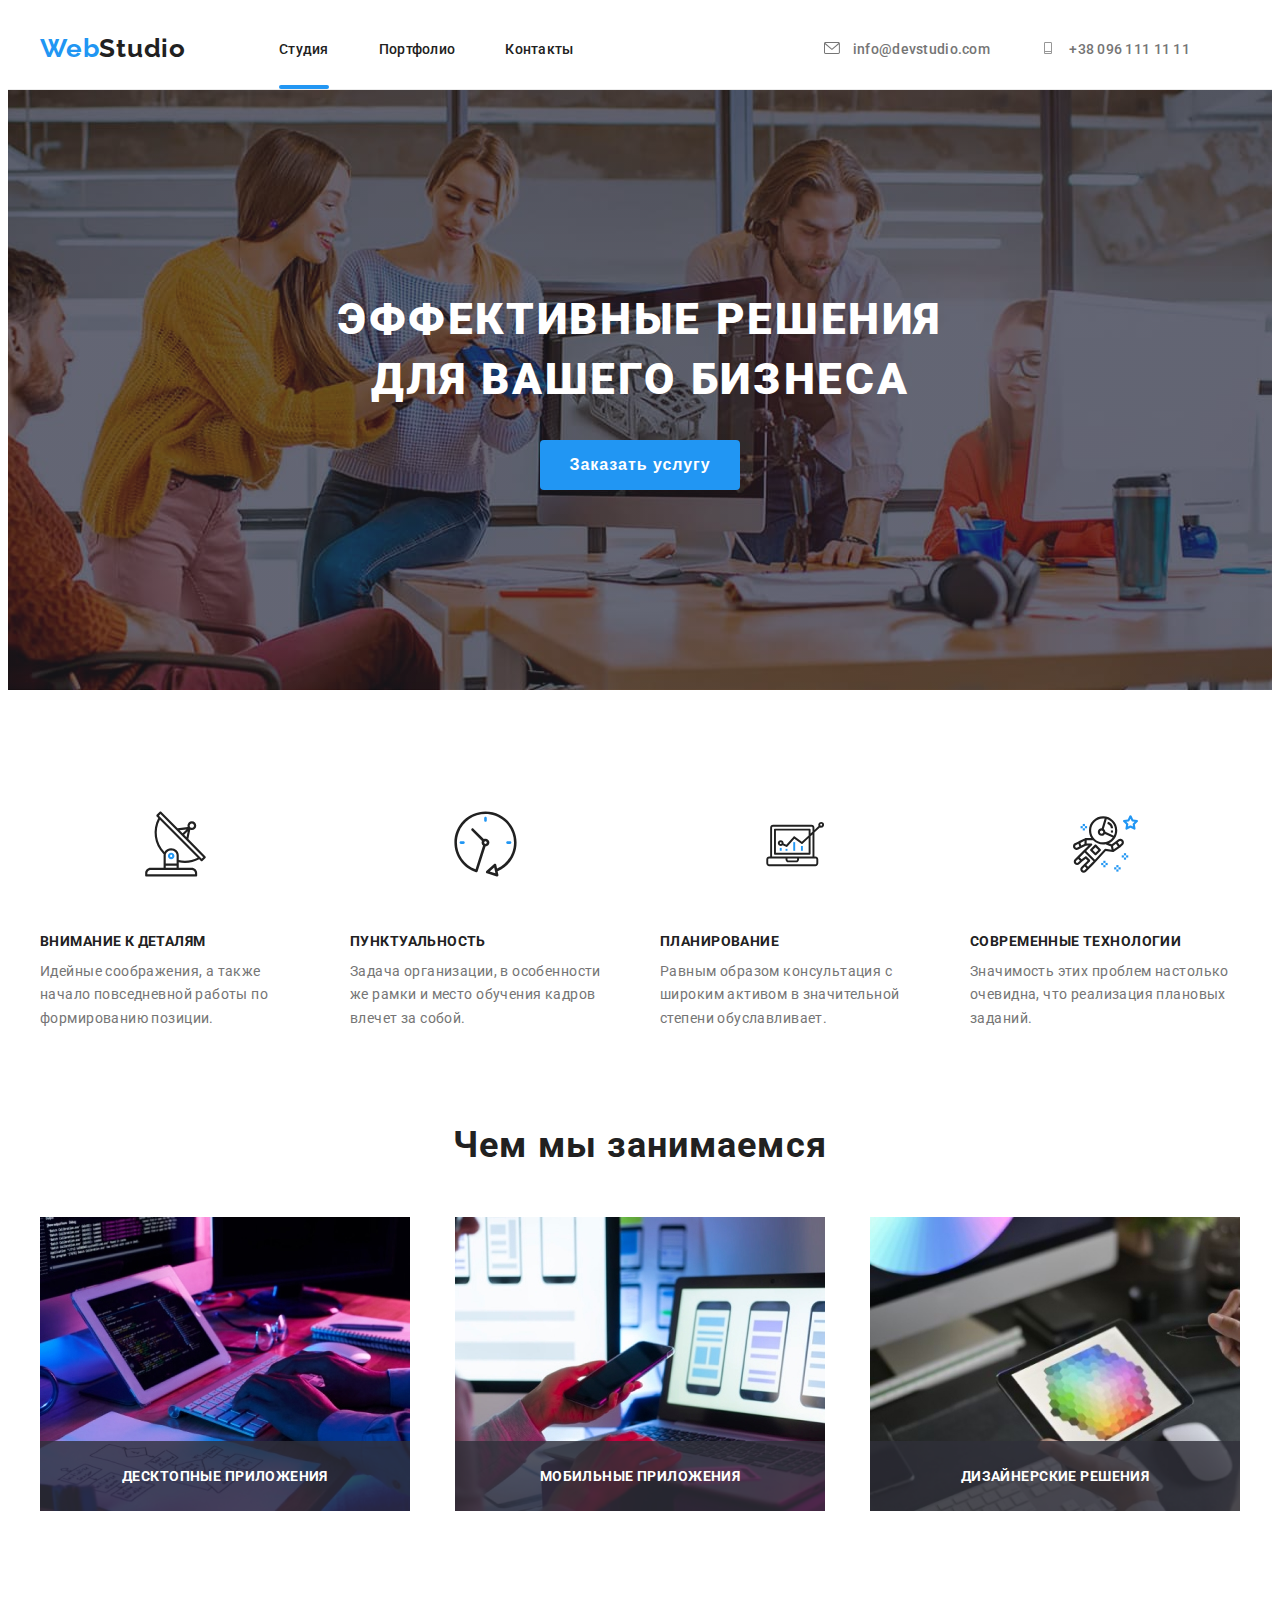
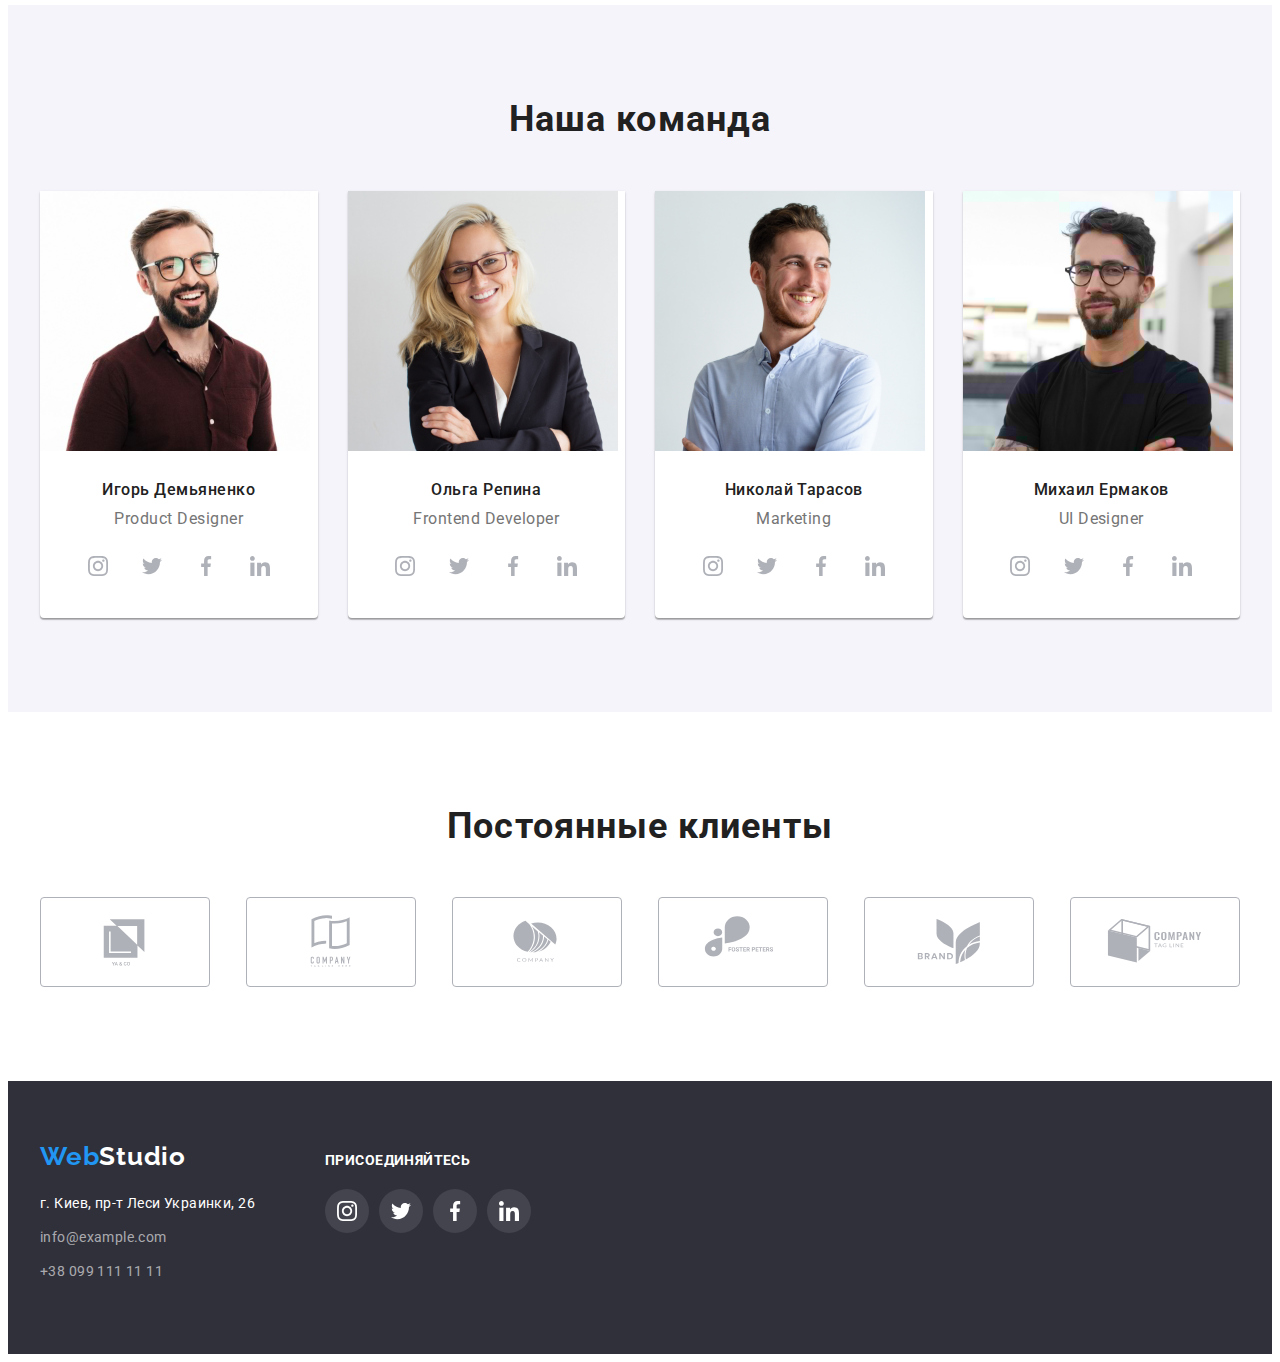
==== index.html @ e82898e9 "Начало 6 работы" ====
<!DOCTYPE html>
<html lang="ru">
  <head>
    <meta charset="UTF-8" />
    <meta http-equiv="X-UA-Compatible" content="IE=edge" />
    <meta name="viewport" content="width=device-width, initial-scale=1.0" />
    <title>WebStudio</title>
    <link rel="preconnect" href="https://fonts.googleapis.com" />
    <link rel="preconnect" href="https://fonts.gstatic.com" crossorigin />
    <link
      href="https://fonts.googleapis.com/css2?family=Raleway:wght@700&family=Roboto:wght@400;500;700;900&display=swap"
      rel="stylesheet"
    />
    <link
      rel="stylesheet"
      href="https://cdnjs.cloudflare.com/ajax/libs/modern-normalize/1.1.0/modern-normalize.min.css"
      integrity="sha512-wpPYUAdjBVSE4KJnH1VR1HeZfpl1ub8YT/NKx4PuQ5NmX2tKuGu6U/JRp5y+Y8XG2tV+wKQpNHVUX03MfMFn9Q=="
      crossorigin="anonymous"
      referrerpolicy="no-referrer"
    />
    <link
      rel="stylesheet"
      href="https://cdnjs.cloudflare.com/ajax/libs/animate.css/4.1.1/animate.min.css"
    />
    <link rel="stylesheet" href="./css/style.css" />
  </head>

  <body>
    <!-- Header content -->
    <header class="header">
      <!-- Main nav -->
      <div class="container header-container">
        <nav class="header-nav">
          <a class="link logo logo-black" href="./index.html"
            ><span class="logo-span">Web</span>Studio</a
          >

          <ul class="list header-list">
            <li class="header-item">
              <a class="link header-link current-link" href="./index.html">Студия</a>
            </li>
            <li class="header-item">
              <a class="link header-link" href="./portfolio.html">Портфолио</a>
            </li>
            <li class="header-item">
              <a class="link header-link" href="">Контакты</a>
            </li>
          </ul>
        </nav>

        <!-- Contacts -->
        <ul class="list header-contacts-list">
          <li class="header-item">
            <a class="link header-contacts-link" href="mailto:info@devstudio.com">
              <svg class="header-contacts-icon">
                <use href="./images/icons.svg#icon-mail"></use>
              </svg>
              info@devstudio.com</a
            >
          </li>
          <li class="header-item">
            <a class="link header-contacts-link" href="tel:+380961111111">
              <svg class="header-contacts-icon">
                <use href="./images/icons.svg#icon-mobile"></use>
              </svg>
              +38 096 111 11 11</a
            >
          </li>
        </ul>
      </div>
    </header>

    <!-- Main content -->
    <main>
      <!-- Title -->
      <section class="hero">
        <div class="container hero-container">
          <h1 class="hero-title">Эффективные решения для вашего бизнеса</h1>
          <button class="hero-button" data-modal-open>Заказать услугу</button>
        </div>
      </section>

      <!-- Features  -->
      <section class="features section">
        <div class="container">
          <ul class="list features-list">
            <li class="features-item">
              <div class="features-icon-container">
                <svg class="features-icon"><use href="./images/icons.svg#icon-antenna"></use></svg>
              </div>
              <h3 class="features-title">Внимание к деталям</h3>
              <p class="features-text">
                Идейные соображения, а также начало повседневной работы по формированию позиции.
              </p>
            </li>
            <li class="features-item">
              <div class="features-icon-container">
                <svg class="features-icon"><use href="./images/icons.svg#icon-clock"></use></svg>
              </div>
              <h3 class="features-title">Пунктуальность</h3>
              <p class="features-text">
                Задача организации, в особенности же рамки и место обучения кадров влечет за собой.
              </p>
            </li>
            <li class="features-item">
              <div class="features-icon-container">
                <svg class="features-icon"><use href="./images/icons.svg#icon-diagram"></use></svg>
              </div>
              <h3 class="features-title">Планирование</h3>
              <p class="features-text">
                Равным образом консультация с широким активом в значительной степени обуславливает.
              </p>
            </li>
            <li class="features-item">
              <div class="features-icon-container">
                <svg class="features-icon">
                  <use href="./images/icons.svg#icon-astronaut"></use>
                </svg>
              </div>
              <h3 class="features-title">Современные технологии</h3>
              <p class="features-text">
                Значимость этих проблем настолько очевидна, что реализация плановых заданий.
              </p>
            </li>
          </ul>
        </div>
      </section>

      <!-- Field of activity -->
      <section class="activity section">
        <div class="container activity-container">
          <h2 class="sub-title">Чем мы занимаемся</h2>
          <ul class="list activity-list">
            <li class="activity-item">
              <img src="./images/main-page/box1.jpg" alt="Планшет с клавиатурой" width="370" />
              <div class="activity-container-text">
                <p class="activity-text">Десктопные приложения</p>
              </div>
            </li>
            <li class="activity-item">
              <img src="./images/main-page/box2.jpg" alt="Смартфон с ноутбуком" width="370" />
              <div class="activity-container-text">
                <p class="activity-text">Мобильные приложения</p>
              </div>
            </li>
            <li class="activity-item">
              <img src="./images/main-page/box3.jpg" alt="Планшет" width="370" />
              <div class="activity-container-text">
                <p class="activity-text">Дизайнерские решения</p>
              </div>
            </li>
          </ul>
        </div>
      </section>

      <!-- Our team-->
      <section class="team section">
        <div class="container">
          <h2 class="sub-title">Наша команда</h2>
          <ul class="list team-list">
            <li class="team-item">
              <img
                src="./images/main-page/person1.jpg"
                alt="Парень в красной рубашке"
                width="270"
              />
              <div class="team-title-container">
                <h3 class="team-title">Игорь Демьяненко</h3>
                <p class="team-text">Product Designer</p>
                <ul class="list team-social">
                  <li class="team-social-item">
                    <a href="https://www.instagram.com" class="team-social-link"
                      ><svg class="team-social-icon">
                        <use href="./images/icons.svg#icon-instagram"></use>
                      </svg>
                    </a>
                  </li>
                  <li class="team-social-item">
                    <a href="https://twitter.com" class="team-social-link"
                      ><svg class="team-social-icon">
                        <use href="./images/icons.svg#icon-twitter"></use>
                      </svg>
                    </a>
                  </li>
                  <li class="team-social-item">
                    <a href="https://www.facebook.com/" class="team-social-link"
                      ><svg class="team-social-icon">
                        <use href="./images/icons.svg#icon-facebook"></use>
                      </svg>
                    </a>
                  </li>
                  <li class="team-social-item">
                    <a href="https://www.linkedin.com/" class="team-social-link"
                      ><svg class="team-social-icon">
                        <use href="./images/icons.svg#icon-linkedin"></use>
                      </svg>
                    </a>
                  </li>
                </ul>
              </div>
            </li>
            <li class="team-item">
              <img
                src="./images/main-page/person2.jpg"
                alt="Девушка в черном пиджаке"
                width="270"
              />
              <div class="team-title-container">
                <h3 class="team-title">Ольга Репина</h3>
                <p class="team-text">Frontend Developer</p>
                <ul class="list team-social">
                  <li class="team-social-item">
                    <a href="https://www.instagram.com" class="team-social-link"
                      ><svg class="team-social-icon">
                        <use href="./images/icons.svg#icon-instagram"></use>
                      </svg>
                    </a>
                  </li>
                  <li class="team-social-item">
                    <a href="https://twitter.com" class="team-social-link"
                      ><svg class="team-social-icon">
                        <use href="./images/icons.svg#icon-twitter"></use>
                      </svg>
                    </a>
                  </li>
                  <li class="team-social-item">
                    <a href="https://www.facebook.com/" class="team-social-link"
                      ><svg class="team-social-icon">
                        <use href="./images/icons.svg#icon-facebook"></use>
                      </svg>
                    </a>
                  </li>
                  <li class="team-social-item">
                    <a href="https://www.linkedin.com/" class="team-social-link"
                      ><svg class="team-social-icon">
                        <use href="./images/icons.svg#icon-linkedin"></use>
                      </svg>
                    </a>
                  </li>
                </ul>
              </div>
            </li>
            <li class="team-item">
              <img
                src="./images/main-page/person3.jpg"
                alt="Парень в светлой рубашке"
                width="270"
              />
              <div class="team-title-container">
                <h3 class="team-title">Николай Тарасов</h3>
                <p class="team-text">Marketing</p>
                <ul class="list team-social">
                  <li class="team-social-item">
                    <a href="https://www.instagram.com" class="team-social-link"
                      ><svg class="team-social-icon">
                        <use href="./images/icons.svg#icon-instagram"></use>
                      </svg>
                    </a>
                  </li>
                  <li class="team-social-item">
                    <a href="https://twitter.com" class="team-social-link"
                      ><svg class="team-social-icon">
                        <use href="./images/icons.svg#icon-twitter"></use>
                      </svg>
                    </a>
                  </li>
                  <li class="team-social-item">
                    <a href="https://www.facebook.com/" class="team-social-link"
                      ><svg class="team-social-icon">
                        <use href="./images/icons.svg#icon-facebook"></use>
                      </svg>
                    </a>
                  </li>
                  <li class="team-social-item">
                    <a href="https://www.linkedin.com/" class="team-social-link"
                      ><svg class="team-social-icon">
                        <use href="./images/icons.svg#icon-linkedin"></use>
                      </svg>
                    </a>
                  </li>
                </ul>
              </div>
            </li>
            <li class="team-item">
              <img
                src="./images/main-page/person4.jpg"
                alt="Парень в черной футболке"
                width="270"
              />
              <div class="team-title-container">
                <h3 class="team-title">Михаил Ермаков</h3>
                <p class="team-text">UI Designer</p>
                <ul class="list team-social">
                  <li class="team-social-item">
                    <a href="https://www.instagram.com" class="team-social-link"
                      ><svg class="team-social-icon">
                        <use href="./images/icons.svg#icon-instagram"></use>
                      </svg>
                    </a>
                  </li>
                  <li class="team-social-item">
                    <a href="https://twitter.com" class="team-social-link"
                      ><svg class="team-social-icon">
                        <use href="./images/icons.svg#icon-twitter"></use>
                      </svg>
                    </a>
                  </li>
                  <li class="team-social-item">
                    <a href="https://www.facebook.com/" class="team-social-link"
                      ><svg class="team-social-icon">
                        <use href="./images/icons.svg#icon-facebook"></use>
                      </svg>
                    </a>
                  </li>
                  <li class="team-social-item">
                    <a href="https://www.linkedin.com/" class="team-social-link"
                      ><svg class="team-social-icon">
                        <use href="./images/icons.svg#icon-linkedin"></use>
                      </svg>
                    </a>
                  </li>
                </ul>
              </div>
            </li>
          </ul>
        </div>
      </section>

      <!-- Clients -->
      <section class="clients section">
        <div class="container">
          <h2 class="sub-title">Постоянные клиенты</h2>
          <ul class="list client-list">
            <li class="client-item">
              <a href="" class="client-link"
                ><svg class="client-icon">
                  <use href="./images/icons.svg#icon-client-1"></use>
                </svg>
              </a>
            </li>
            <li class="client-item">
              <a href="" class="client-link"
                ><svg class="client-icon">
                  <use href="./images/icons.svg#icon-client-2"></use>
                </svg>
              </a>
            </li>
            <li class="client-item">
              <a href="" class="client-link"
                ><svg class="client-icon">
                  <use href="./images/icons.svg#icon-client-3"></use>
                </svg>
              </a>
            </li>
            <li class="client-item">
              <a href="" class="client-link"
                ><svg class="client-icon">
                  <use href="./images/icons.svg#icon-client-4"></use>
                </svg>
              </a>
            </li>
            <li class="client-item">
              <a href="" class="client-link"
                ><svg class="client-icon">
                  <use href="./images/icons.svg#icon-client-5"></use>
                </svg>
              </a>
            </li>
            <li class="client-item">
              <a href="" class="client-link"
                ><svg class="client-icon">
                  <use href="./images/icons.svg#icon-client-6"></use>
                </svg>
              </a>
            </li>
          </ul>
        </div>
      </section>
    </main>

    <!-- Footer content -->
    <footer class="footer footer-container">
      <div class="container footer-flex">
        <div class="address-container">
          <a class="link logo logo-white" href="./index.html"
            ><span class="logo-span">Web</span>Studio</a
          >
          <address class="footer-address">
            <ul class="list address-list">
              <li class="address-item">
                <a
                  class="link address-link"
                  href="https://goo.gl/maps/nczX3HqXWw6fcAAx9"
                  target="_blank"
                  >г. Киев, пр-т Леси Украинки, 26</a
                >
              </li>
              <li class="address-item">
                <a class="link address-link mailtel-link" href="mailto:info@example.com"
                  >info@example.com</a
                >
              </li>
              <li class="address-item">
                <a class="link address-link mailtel-link" href="tel:+380991111111"
                  >+38 099 111 11 11</a
                >
              </li>
            </ul>
          </address>
        </div>
        <div class="footer-social-container">
          <p class="footer-social-text">присоединяйтесь</p>
          <ul class="list footer-social-list">
            <li class="footer-social-item">
              <a href="https://www.instagram.com" class="footer-social-link"
                ><svg class="footer-social-icon">
                  <use href="./images/icons.svg#icon-instagram"></use>
                </svg>
              </a>
            </li>
            <li class="footer-social-item">
              <a href="https://twitter.com" class="footer-social-link"
                ><svg class="footer-social-icon">
                  <use href="./images/icons.svg#icon-twitter"></use>
                </svg>
              </a>
            </li>
            <li class="footer-social-item">
              <a href="https://www.facebook.com/" class="footer-social-link"
                ><svg class="footer-social-icon">
                  <use href="./images/icons.svg#icon-facebook"></use>
                </svg>
              </a>
            </li>
            <li class="footer-social-item">
              <a href="https://www.linkedin.com/" class="footer-social-link"
                ><svg class="footer-social-icon">
                  <use href="./images/icons.svg#icon-linkedin"></use>
                </svg>
              </a>
            </li>
          </ul>
        </div>
      </div>
    </footer>

    <div class="backdrop is-hidden" data-modal>
      <div class="modal">
        <button type="button" class="button-modal" data-modal-close>
          <svg class="icon-close">
            <use href="./images/icons.svg#icon-close"></use>
          </svg>
        </button>
        <form class="modal-form">
          <p class="modal-form-text">Оставьте свои данные, мы вам перезвоним</p>
          <ul class="list modal-form-list">
            <li class="modal-form-item">
              <label>
                Имя
                <input type="text" name="UserName" />
              </label>
            </li>
            <li class="modal-form-item">
              <label>
                Телефон
                <input type="tel" name="UserName" />
              </label>
            </li>
            <li class="modal-form-item">
              <label>
                Почта
                <input type="email" name="UserName" />
              </label>
            </li>
            <li class="modal-form-item">
              <label>
                Комментарий
                <textarea
                  name="feedback"
                  rows="5"
                  placeholder="Введите текст"
                  style="resize: none"
                ></textarea>
              </label>
            </li>
          </ul>
          <label>
            <input type="checkbox" />
            Соглашаюсь с рассылкой и принимаю Условия договора
          </label>
        </form>
      </div>
    </div>

    <script src="./js/modal.js"></script>
  </body>
</html>
---- css/style.css ----
/*-------------Common variables-------------*/
:root {
  --background-color: #2f303a;
  --logo-header-color: #000000;
  --main-title-color: #ffffff;
  --accent-text-color: #2196f3;
  --first-text-color: #212121;
  --second-text-color: #757575;
  --addres-text-color: rgba(255, 255, 255, 0.6);
  --footer-logo-color: #ffffff;
  --button-main-color: #f5f4fa;
  --icon-main-color: #afb1b8;
}

/*-------------Reset styles-------------*/
p,
h1,
h2,
h3,
h4,
h5,
h6 {
  margin: 0;
}

ul {
  margin: 0;
  padding: 0;
}

img {
  display: block;
  max-width: 100%;
}

button {
  cursor: pointer;
}

.container {
  width: 1200px;
  padding-left: 15px;
  padding-right: 15px;
  margin: 0 auto;
}

/*-------------General style-------------*/
body {
  font-family: Roboto, sans-serif;
  color: var(--first-text-color);
}

.list {
  list-style: none;
}

.link {
  text-decoration: none;
}

.section {
  padding-top: 94px;
  padding-bottom: 94px;
}

/*-------------Header content-------------*/
.header {
  padding: 25px 0 25px 0;
  border-bottom: 1px solid #ececec;
}

.header-container {
  display: flex;
  align-items: center;
}

.header-nav {
  display: flex;
  align-items: center;
}

.logo {
  font-family: Raleway;
  font-weight: 700;
  font-size: 26px;
  line-height: 1.19;
  letter-spacing: 0.03em;
}

.logo .logo-span {
  color: var(--accent-text-color);
}
.logo-black {
  color: var(--first-text-color);
  margin-right: 93px;
}

.logo-white {
  color: var(--main-title-color);
}

.header-list {
  display: flex;
}

.header-item:not(last-child) {
  margin-right: 50px;
}

.header-link {
  font-weight: 500;
  font-size: 14px;
  line-height: 1.14;
  letter-spacing: 0.02em;
  color: var(--first-text-color);
  transition: color 250ms cubic-bezier(0.4, 0, 0.2, 1);
  position: relative;
}

.header-link:hover,
.header-link:focus {
  color: var(--accent-text-color);
}

.header-link.current-link::after {
  position: absolute;
  content: '';
  width: 100%;
  height: 4px;
  background-color: var(--accent-text-color);
  left: 0;
  bottom: -32px;
  border-radius: 2px;
}

.header-contacts-list {
  display: flex;
  margin-left: auto;
}

.header-contacts-link {
  font-weight: 500;
  font-size: 14px;
  line-height: 1.14;
  letter-spacing: 0.02em;
  color: var(--second-text-color);
  transition: color 250ms cubic-bezier(0.4, 0, 0.2, 1);
}

.header-contacts-link:hover,
.header-contacts-link:focus {
  color: var(--accent-text-color);
}

.header-contacts-icon {
  width: 16px;
  height: 12px;
  fill: currentColor;
  margin-right: 10px;
}

/*----------------Main content----------------*/
/*-------------Title content-------------*/
.hero {
  background-color: var(--background-color);
  background-image: linear-gradient(rgba(47, 48, 58, 0.4), rgba(47, 48, 58, 0.4)),
    url('../images/main-page/bg-img.jpg');
  background-repeat: no-repeat;
  background-position: center;
  background-size: 1600px;
  padding: 200px 0 200px 0;
}

.hero-container {
  width: 700px;
}

.hero-title {
  font-weight: 900;
  font-size: 44px;
  line-height: 1.36;
  letter-spacing: 0.06em;
  text-transform: uppercase;
  margin-bottom: 30px;
  color: var(--main-title-color);
  text-align: center;
}

.hero-button {
  font-weight: 700;
  font-size: 16px;
  line-height: 1.875;
  letter-spacing: 0.06em;
  border: 0;
  color: var(--main-title-color);
  background: var(--accent-text-color);
  transition: box-shadow 250ms cubic-bezier(0.4, 0, 0.2, 1);
  border-radius: 4px;
  width: 200px;
  height: 50px;
  display: block;
  margin: 0 auto;
}

.hero-button:hover,
.hero-button:focus {
  box-shadow: 0px 4px 4px rgba(0, 0, 0, 0.15);
}

/*-------------Features content-------------*/
.features-list {
  display: flex;
  justify-content: space-between;
}

.features-item {
  width: 270px;
}

.features-icon-container {
  width: 270px;
  height: 120px;
  margin-bottom: 30px;
  background-color: var(--main-title-color);
  display: flex;
  justify-content: center;
  align-items: center;
}

.features-icon {
  width: 65px;
  height: 70px;
}

.features-title {
  font-weight: 700;
  font-size: 14px;
  line-height: 1.14;
  letter-spacing: 0.03em;
  text-transform: uppercase;
}

.features-text {
  font-size: 14px;
  line-height: 1.71;
  letter-spacing: 0.03em;
  color: var(--second-text-color);
  margin-top: 10px;
}

.sub-title {
  font-weight: 700;
  font-size: 36px;
  line-height: 1.16;
  letter-spacing: 0.03em;
  text-align: center;
  margin-bottom: 50px;
}

/*-------------Activity content-------------*/
.activity {
  padding-top: 0px;
}

.activity-list {
  display: flex;
  justify-content: space-between;
}

.activity-item {
  position: relative;
}

.activity-container-text {
  position: absolute;
  bottom: 0;

  display: flex;
  justify-content: center;
  align-items: center;
  width: 100%;
  height: 70px;
  background-color: rgba(47, 48, 58, 0.8);
}

.activity-text {
  font-weight: bold;
  font-size: 14px;
  line-height: 16px;
  text-align: center;
  letter-spacing: 0.03em;
  text-transform: uppercase;
  color: var(--main-title-color);
}

/*-------------Our team content-------------*/
.team {
  background: var(--button-main-color);
}

.team-list {
  display: flex;
  flex-wrap: wrap;
  margin-left: -30px;
}

.team-item {
  flex-basis: calc(100% / 4 - 30px);
  margin-left: 30px;
  background-color: #ffffff;
}

.team-title-container {
  padding-top: 30px;
  padding-bottom: 30px;
}

.team-title {
  font-weight: 500;
  font-size: 16px;
  line-height: 1.18;
  letter-spacing: 0.03em;
  text-align: center;
  margin-bottom: 10px;
}

.team-item {
  box-shadow: 0px 1px 3px rgba(0, 0, 0, 0.12), 0px 1px 1px rgba(0, 0, 0, 0.14),
    0px 2px 1px rgba(0, 0, 0, 0.2);
  border-radius: 0px 0px 4px 4px;
}

.team-text {
  font-size: 16px;
  line-height: 1.18;
  letter-spacing: 0.03em;
  text-align: center;
  color: var(--second-text-color);
  margin-bottom: 15px;
}

.team-social {
  display: flex;
  justify-content: center;
}

.team-social-item {
  width: 44px;
  height: 44px;
}

.team-social-item + .team-social-item {
  margin-left: 10px;
}

.team-social-link {
  width: 100%;
  height: 100%;
  border-radius: 50%;
  display: flex;
  justify-content: center;
  align-items: center;
  color: var(--icon-main-color);
  transition: color 250ms cubic-bezier(0.4, 0, 0.2, 1),
    background-color 250ms cubic-bezier(0.4, 0, 0.2, 1);
}

.team-social-icon {
  width: 20px;
  height: 20px;
  fill: currentColor;
}

.team-social-link:hover,
.team-social-link:focus {
  background-color: var(--accent-text-color);
  color: var(--main-title-color);
}

/*-------------Clients content-------------*/

.client-list {
  display: flex;
  justify-content: space-between;
}

.client-item {
  width: 170px;
  height: 90px;
  border: 1px solid var(--icon-main-color);
  box-sizing: border-box;
  border-radius: 4px;
  transition: border-color 250ms cubic-bezier(0.4, 0, 0.2, 1);
}

.client-link {
  width: 100%;
  height: 100%;
  display: flex;
  justify-content: center;
  align-items: center;
  color: var(--icon-main-color);
  transition: color 250ms cubic-bezier(0.4, 0, 0.2, 1);
}

.client-icon {
  width: 106px;
  height: 60px;
  fill: currentColor;
}

.client-item:hover,
.client-item:focus {
  border-color: var(--accent-text-color);
}

.client-link:focus,
.client-link:hover {
  color: var(--accent-text-color);
}
/*-------------Footer content-------------*/
.footer {
  background: var(--background-color);
}

.footer-container {
  padding-top: 60px;
  padding-bottom: 60px;
}

.footer-flex {
  display: flex;
}

.address-link {
  font-style: normal;
  font-size: 14px;
  line-height: 1.71;
  letter-spacing: 0.03em;
  color: var(--footer-logo-color);
}

.address-list {
  margin-top: 20px;
}

.address-item {
  margin-bottom: 10px;
}

.mailtel-link {
  color: var(--addres-text-color);
}

.footer-address {
  display: flex;
}

.footer-social-container {
  margin-left: 70px;
  padding-top: 12px;
}

.footer-social-list {
  display: flex;
}

.footer-social-item {
  width: 44px;
  height: 44px;
}

.footer-social-text {
  font-weight: 700;
  font-size: 14px;
  line-height: 1.14;
  letter-spacing: 0.03em;
  text-transform: uppercase;
  color: var(--main-title-color);
  margin-bottom: 20px;
}

.footer-social-link {
  background-color: #43444d;
  width: 100%;
  height: 100%;
  border-radius: 50%;
  display: flex;
  justify-content: center;
  align-items: center;
  transition: background-color 250ms cubic-bezier(0.4, 0, 0.2, 1);
}

.footer-social-link:hover,
.footer-social-link:focus {
  background-color: var(--accent-text-color);
}

.footer-social-icon {
  width: 20px;
  height: 20px;
  fill: var(--main-title-color);
}

.footer-social-item + .footer-social-item {
  margin-left: 10px;
}

/*-------------Portfolio-------------*/
/*-------------Filter content-------------*/
.filter-list {
  display: flex;
  justify-content: center;
  margin-bottom: 50px;
}

.filter-item {
  margin-right: 10px;
}

.filter-button {
  font-family: inherit;
  font-weight: 500;
  font-size: 16px;
  line-height: 1.62;
  letter-spacing: 0.03em;
  border: 0;
  border-radius: 4px;
  height: 40px;
  background: var(--button-main-color);
  padding: 6px 22px;
  transition: color 250ms cubic-bezier(0.4, 0, 0.2, 1),
    background-color 250ms cubic-bezier(0.4, 0, 0.2, 1),
    box-shadow 250ms cubic-bezier(0.4, 0, 0.2, 1),
    background-color 250ms cubic-bezier(0.4, 0, 0.2, 1);
}

.filter-button:hover,
.filter-button:focus {
  background: var(--accent-text-color);
  color: var(--main-title-color);
  box-shadow: 0px 3px 1px rgba(0, 0, 0, 0.1), 0px 1px 2px rgba(0, 0, 0, 0.08),
    0px 2px 2px rgba(0, 0, 0, 0.12);
}

.portfolio-list {
  display: flex;
  flex-wrap: wrap;
  margin-left: -30px;
  margin-bottom: -30px;
}

.portfolio-item {
  flex-basis: calc(100% / 3 - 30px);
  margin-left: 30px;
  margin-bottom: 30px;
  box-sizing: border-box;
}

.port-content {
  display: block;
  color: inherit;
  transition: box-shadow 250ms cubic-bezier(0.4, 0, 0.2, 1);
}

.port-content:hover,
.port-content:focus {
  box-shadow: 0px 1px 1px #0000001f, 0px 4px 4px rgba(0, 0, 0, 0.06),
    1px 4px 6px rgba(0, 0, 0, 0.16);
}

.port-content:hover .portfolio-container {
  transform: translateY(-100%);
}

.portfolio-img-container {
  position: relative;
  overflow: hidden;
}

.portfolio-container {
  position: absolute;

  width: 100%;
  height: 100%;

  background-color: rgba(33, 150, 243, 0.9);
  transition: transform 250ms cubic-bezier(0.4, 0, 0.2, 1);
}

.portfolio-container-text {
  font-weight: 400;
  font-size: 18px;
  line-height: 1.5;
  letter-spacing: 0.03em;
  color: var(--main-title-color);

  padding: 63px 23px;
}

.all-text {
  padding: 20px 24px;
  border: 1px solid #eeeeee;
}

.portfolio-title {
  font-weight: 700;
  font-size: 18px;
  line-height: 2;
  letter-spacing: 0.06em;
}

.portfolio-text {
  font-size: 16px;
  line-height: 1.875;
  letter-spacing: 0.03em;
  color: var(--second-text-color);
}

.backdrop {
  width: 100vw;
  height: 100vh;
  background-color: rgba(0, 0, 0, 0.2);
  position: fixed;
  top: 0;
  transition: opacity 250ms cubic-bezier(0.4, 0, 0.2, 1),
    visibility 250ms cubic-bezier(0.4, 0, 0.2, 1);
}

.modal {
  width: 528px;
  min-height: 581px;
  background-color: #ffffff;
  box-shadow: 0px 1px 3px rgba(0, 0, 0, 0.12), 0px 1px 1px rgba(0, 0, 0, 0.14),
    0px 2px 1px rgba(0, 0, 0, 0.2);
  border-radius: 4px;
  position: absolute;
  top: 50%;
  left: 50%;
  transform: scale(1) rotateX(180deg);
  transform: translate(-50%, -50%);
  transition: transform 1000ms cubic-bezier(0.4, 0, 0.2, 1);
}

.backdrop.is-hidden .modal {
  transform: scale(10) rotate(180deg);
  transition: transform 1000ms cubic-bezier(0.4, 0, 0.2, 1);
}

.button-modal {
  width: 30px;
  height: 30px;
  background-color: #ffffff;
  border: 1px solid rgba(0, 0, 0, 0.1);
  border-radius: 50%;
  position: absolute;
  right: 8px;
  top: 8px;
}

.icon-close {
  width: 18px;
  height: 18px;
  display: flex;
  justify-content: center;
  align-items: center;
  transition: fill 250ms cubic-bezier(0.4, 0, 0.2, 1);
}

.icon-close:hover,
.icon-close:focus {
  fill: var(--accent-text-color);
}

.is-hidden {
  visibility: hidden;
  opacity: 0;
  pointer-events: none;
}
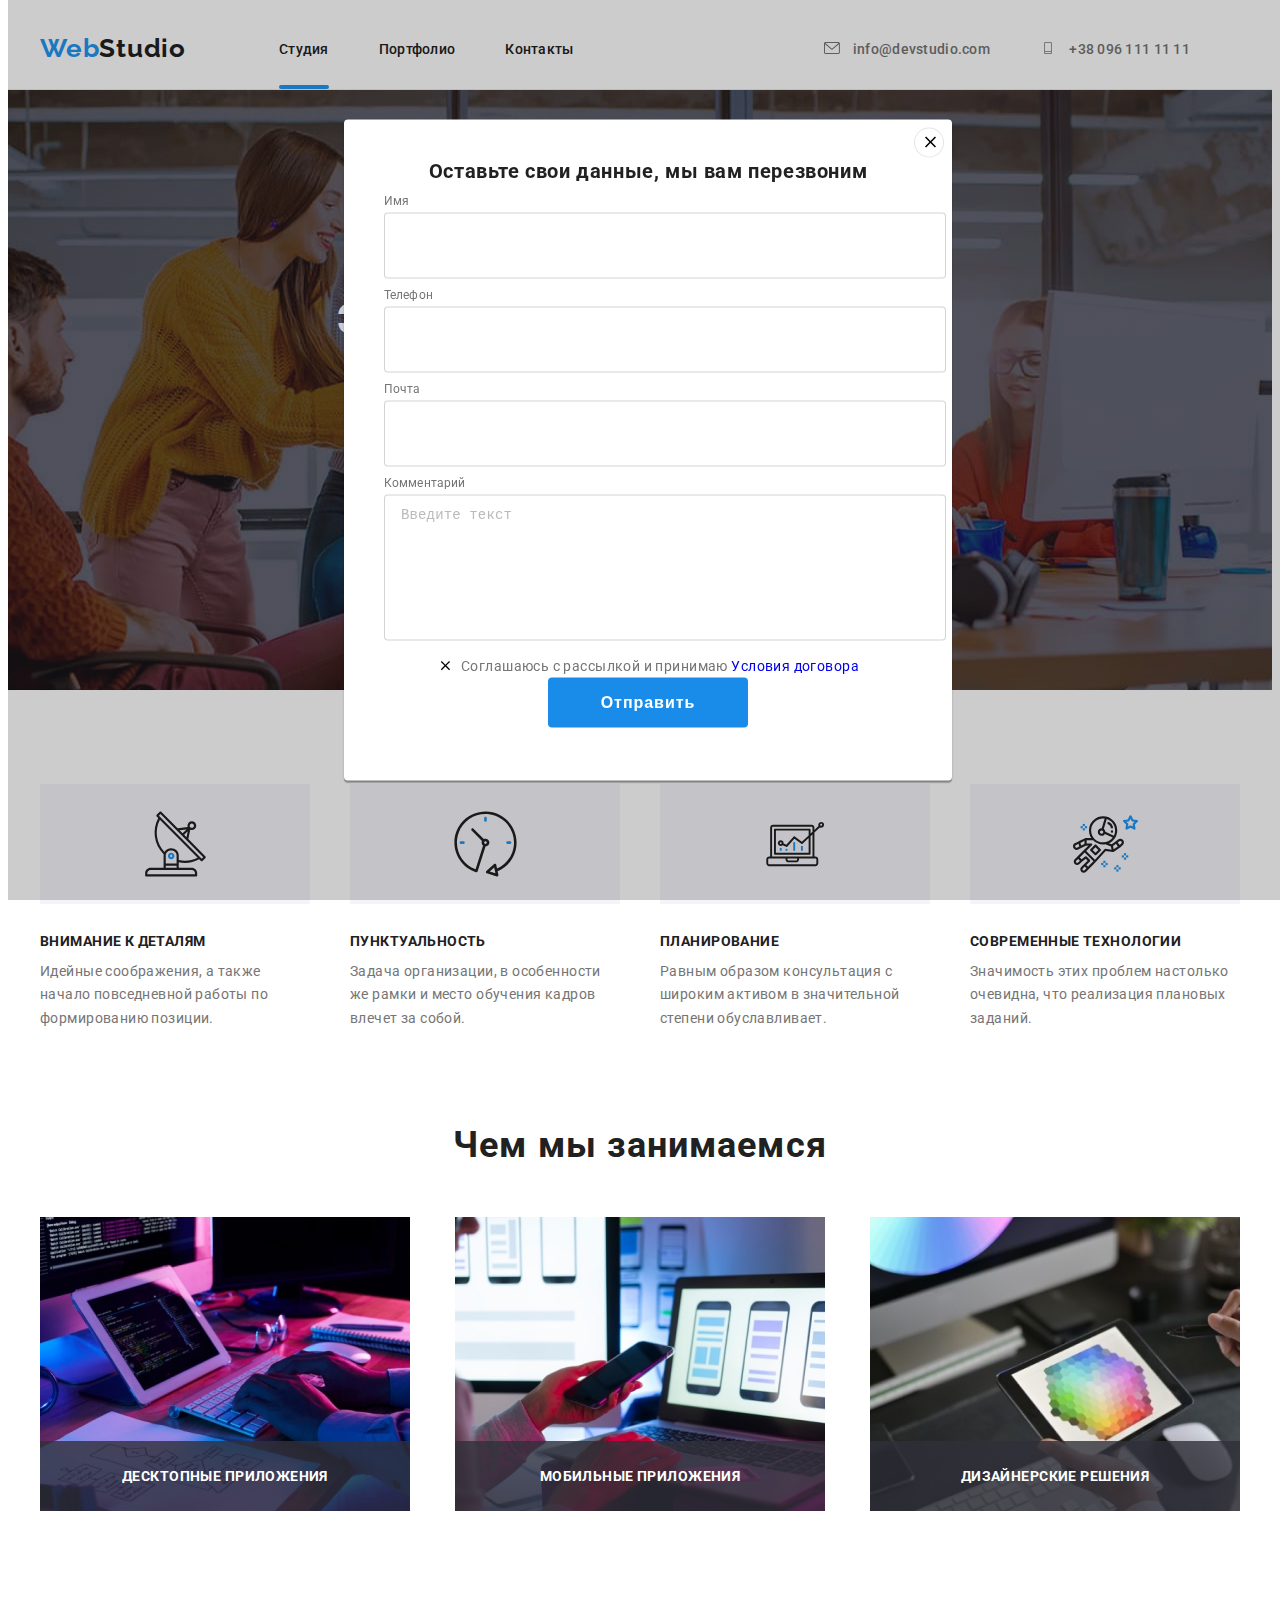
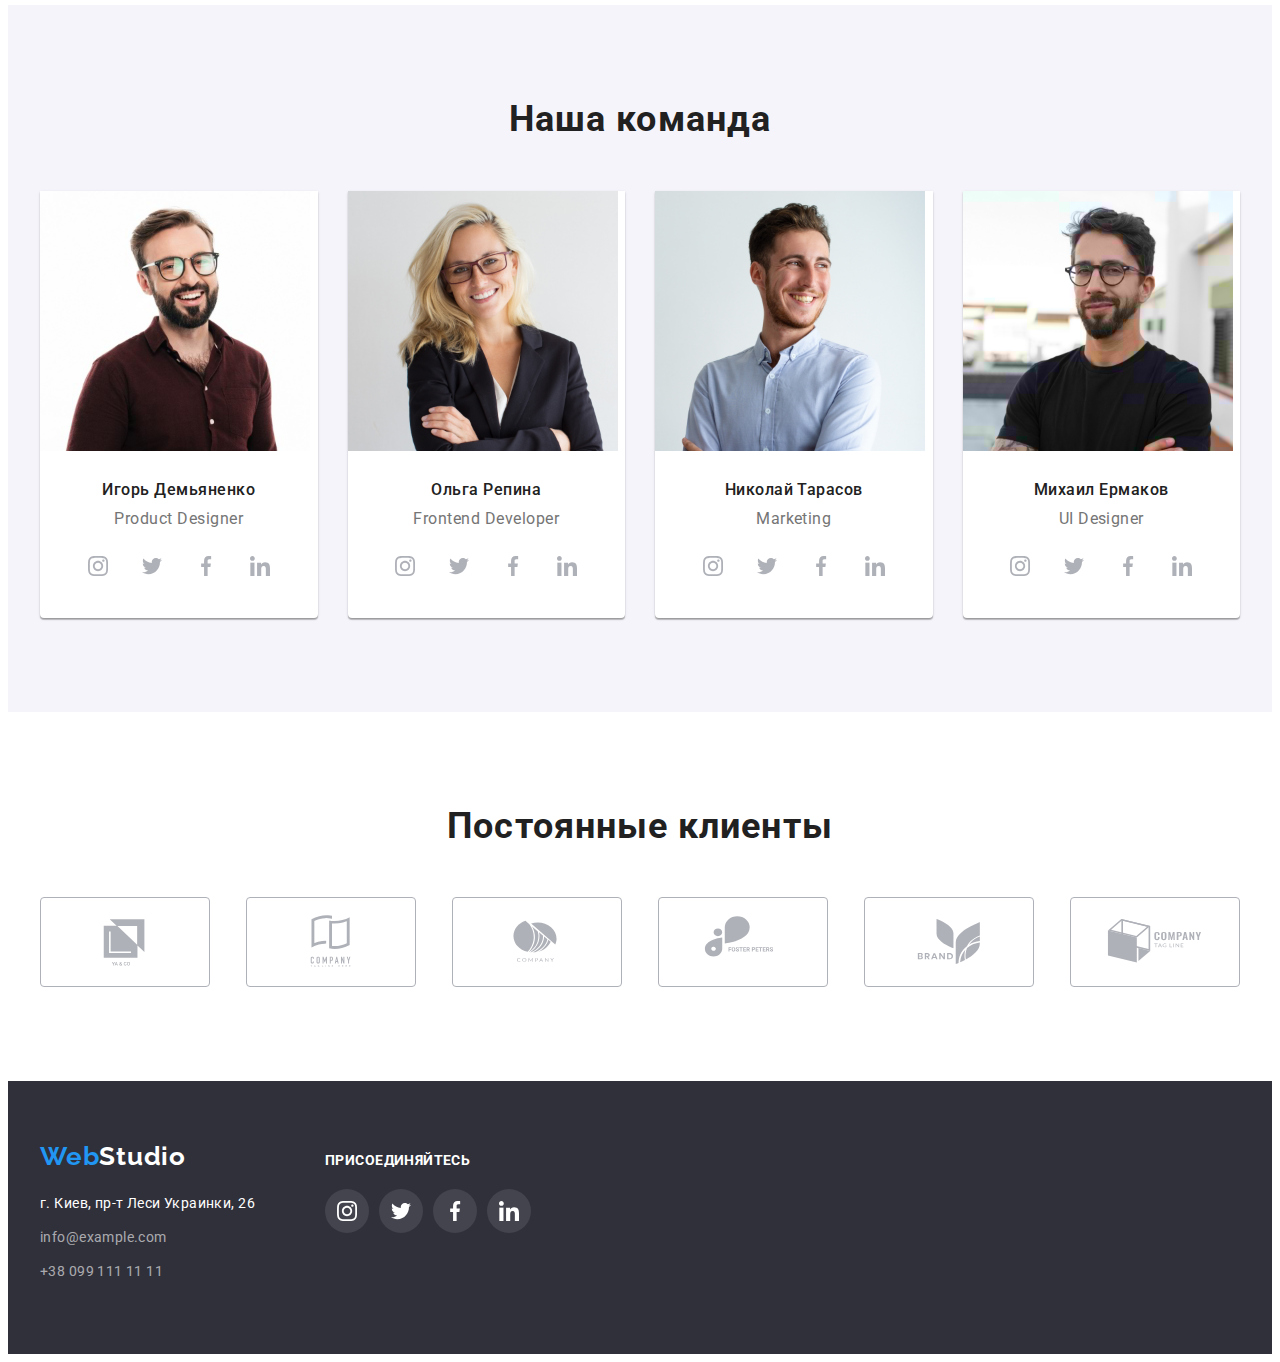
==== commit 3fca7650: "styles checkbox" ====
--- a/index.html
+++ b/index.html
@@ -444,54 +444,57 @@
       </div>
     </footer>
 
-    <div class="backdrop is-hidden" data-modal>
+    <div class="backdrop" data-modal>
       <div class="modal">
-        <button type="button" class="button-modal" data-modal-close>
+        <button type="button" class="button-close" data-modal-close>
           <svg class="icon-close">
             <use href="./images/icons.svg#icon-close"></use>
           </svg>
         </button>
-        <form class="modal-form">
-          <p class="modal-form-text">Оставьте свои данные, мы вам перезвоним</p>
-          <ul class="list modal-form-list">
-            <li class="modal-form-item">
-              <label>
-                Имя
-                <input type="text" name="UserName" />
-              </label>
-            </li>
-            <li class="modal-form-item">
-              <label>
-                Телефон
-                <input type="tel" name="UserName" />
-              </label>
-            </li>
-            <li class="modal-form-item">
-              <label>
-                Почта
-                <input type="email" name="UserName" />
-              </label>
-            </li>
-            <li class="modal-form-item">
-              <label>
-                Комментарий
-                <textarea
-                  name="feedback"
-                  rows="5"
-                  placeholder="Введите текст"
-                  style="resize: none"
-                ></textarea>
-              </label>
-            </li>
-          </ul>
-          <label>
-            <input type="checkbox" />
-            Соглашаюсь с рассылкой и принимаю Условия договора
-          </label>
+        <form action="#" class="modal-form">
+          <p class="modal-title">Оставьте свои данные, мы вам перезвоним</p>
+          <div class="modal-input-container">
+            <label class="modal-text"
+              >Имя<input type="text" name="user-name" required class="modal-input focus-input" />
+            </label>
+          </div>
+          <div class="modal-input-container">
+            <label class="modal-text"
+              >Телефон<input type="tel" name="mobile" required class="modal-input focus-input"
+            /></label>
+          </div>
+          <div class="modal-input-container">
+            <label class="modal-text"
+              >Почта<input type="email" name="email" required class="modal-input focus-input"
+            /></label>
+          </div>
+          <div class="modal-input-container">
+            <label class="modal-text">
+              Комментарий
+              <textarea
+                name="user-text"
+                placeholder="Введите текст"
+                class="modal-textarea focus-input"
+              ></textarea>
+            </label>
+          </div>
+
+          <div class="checkbox-container">
+            <svg class="icon-modal-check">
+              <use href="./images/icons.svg#icon-close"></use>
+            </svg>
+            <input type="checkbox" class="modal-checkbox" name="checkbox" id="checkbox" />
+            <label class="checkbox-text" for="checkbox"
+              >Соглашаюсь с рассылкой и принимаю
+              <a href="#" class="link">Условия договора</a></label
+            >
+          </div>
+
+          <button type="submit" class="modal-button">Отправить</button>
         </form>
       </div>
     </div>
 
-    <script src="./js/modal.js"></script>
+    <!-- <script src="./js/modal.js"></script> -->
   </body>
 </html>
--- a/css/style.css
+++ b/css/style.css
@@ -221,10 +221,10 @@
   width: 270px;
   height: 120px;
   margin-bottom: 30px;
-  background-color: var(--main-title-color);
-  display: flex;
-  justify-content: center;
-  align-items: center;
+  display: flex;
+  justify-content: center;
+  align-items: center;
+  background-color: var(--button-main-color);
 }
 
 .features-icon {
@@ -634,6 +634,7 @@
   box-shadow: 0px 1px 3px rgba(0, 0, 0, 0.12), 0px 1px 1px rgba(0, 0, 0, 0.14),
     0px 2px 1px rgba(0, 0, 0, 0.2);
   border-radius: 4px;
+  padding: 40px;
   position: absolute;
   top: 50%;
   left: 50%;
@@ -647,7 +648,7 @@
   transition: transform 1000ms cubic-bezier(0.4, 0, 0.2, 1);
 }
 
-.button-modal {
+.button-close {
   width: 30px;
   height: 30px;
   background-color: #ffffff;
@@ -677,3 +678,112 @@
   opacity: 0;
   pointer-events: none;
 }
+
+.modal-title {
+  font-weight: 700;
+  font-size: 20px;
+  line-height: 1.15;
+  text-align: center;
+  margin-bottom: 12px;
+  letter-spacing: 0.03em;
+}
+
+.modal-input-container {
+  margin-bottom: 10px;
+}
+
+.modal-input {
+  width: 100%;
+  height: 40px;
+  border: 1px solid rgba(33, 33, 33, 0.2);
+  border-radius: 4px;
+  padding: 12px 16px;
+  margin-top: 4px;
+  outline: none;
+}
+
+.focus-input:focus {
+  border-color: var(--accent-text-color);
+}
+
+.modal-text {
+  display: block;
+  font-weight: normal;
+  font-size: 12px;
+  line-height: 1.16;
+  letter-spacing: 0.01em;
+
+  color: var(--second-text-color);
+}
+
+.modal-textarea {
+  width: 100%;
+  height: 120px;
+  border: 1px solid rgba(33, 33, 33, 0.2);
+  border-radius: 4px;
+  padding: 12px 16px;
+  margin-top: 4px;
+  resize: none;
+  outline: none;
+}
+
+.modal-textarea::placeholder {
+  font-weight: 400;
+  font-size: 14px;
+  line-height: 1.14;
+  letter-spacing: 0.01em;
+
+  color: rgba(117, 117, 117, 0.5);
+}
+
+.checkbox-container {
+  display: flex;
+  justify-content: center;
+  align-items: center;
+}
+
+.icon-modal-check {
+  width: 16px;
+  height: 15px;
+  margin-right: 8px;
+}
+
+.modal-checkbox {
+  position: absolute;
+  z-index: -1;
+  opacity: 0;
+}
+
+.checkbox-text {
+  font-weight: normal;
+  font-size: 14px;
+  line-height: 1.71;
+  letter-spacing: 0.03em;
+
+  color: var(--second-text-color);
+}
+
+.modal-button {
+  display: block;
+  margin: 0 auto;
+
+  background: #188ce8;
+
+  border: 0;
+  border-radius: 4px;
+  width: 200px;
+  height: 50px;
+
+  font-weight: 700;
+  font-size: 16px;
+  line-height: 1.875;
+  letter-spacing: 0.06em;
+  color: var(--main-title-color);
+
+  transition: box-shadow 250ms cubic-bezier(0.4, 0, 0.2, 1);
+}
+
+.modal-button:hover,
+.modal-button:focus {
+  box-shadow: 0px 4px 4px rgba(0, 0, 0, 0.15);
+}
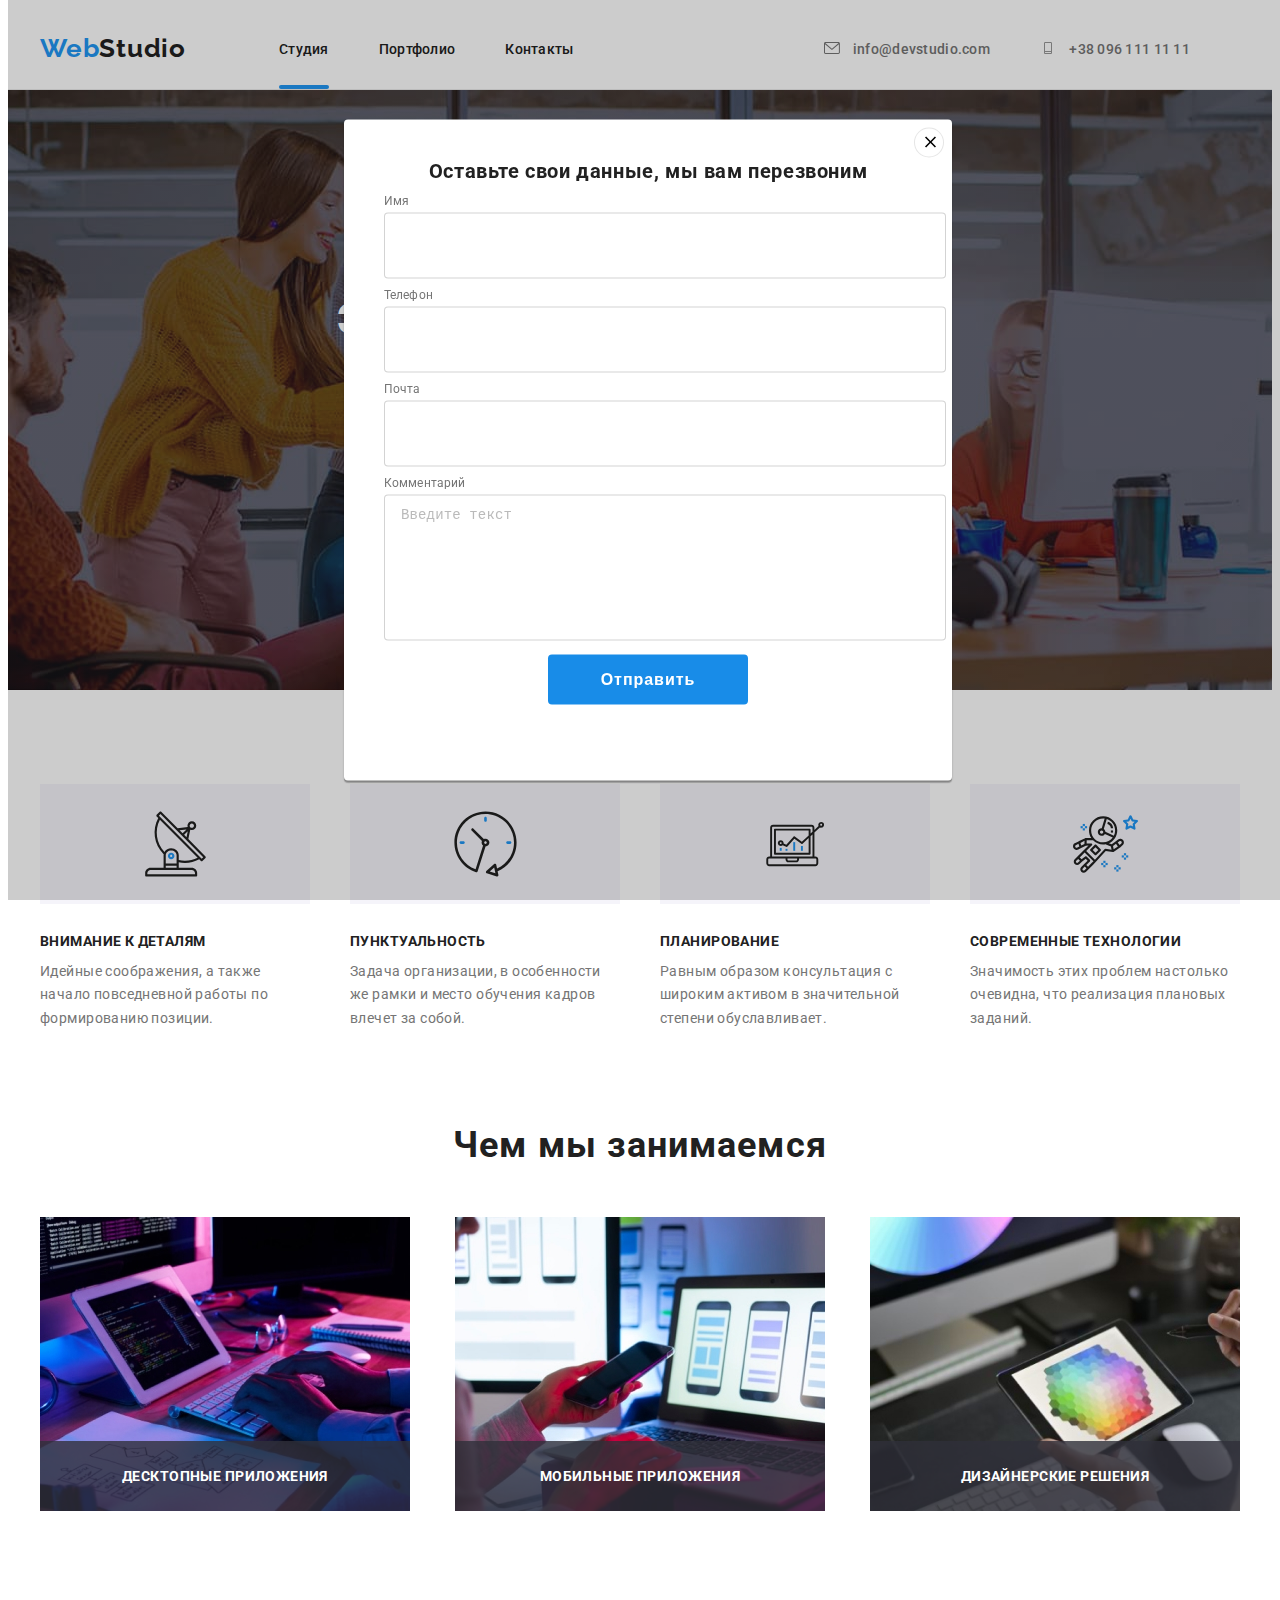
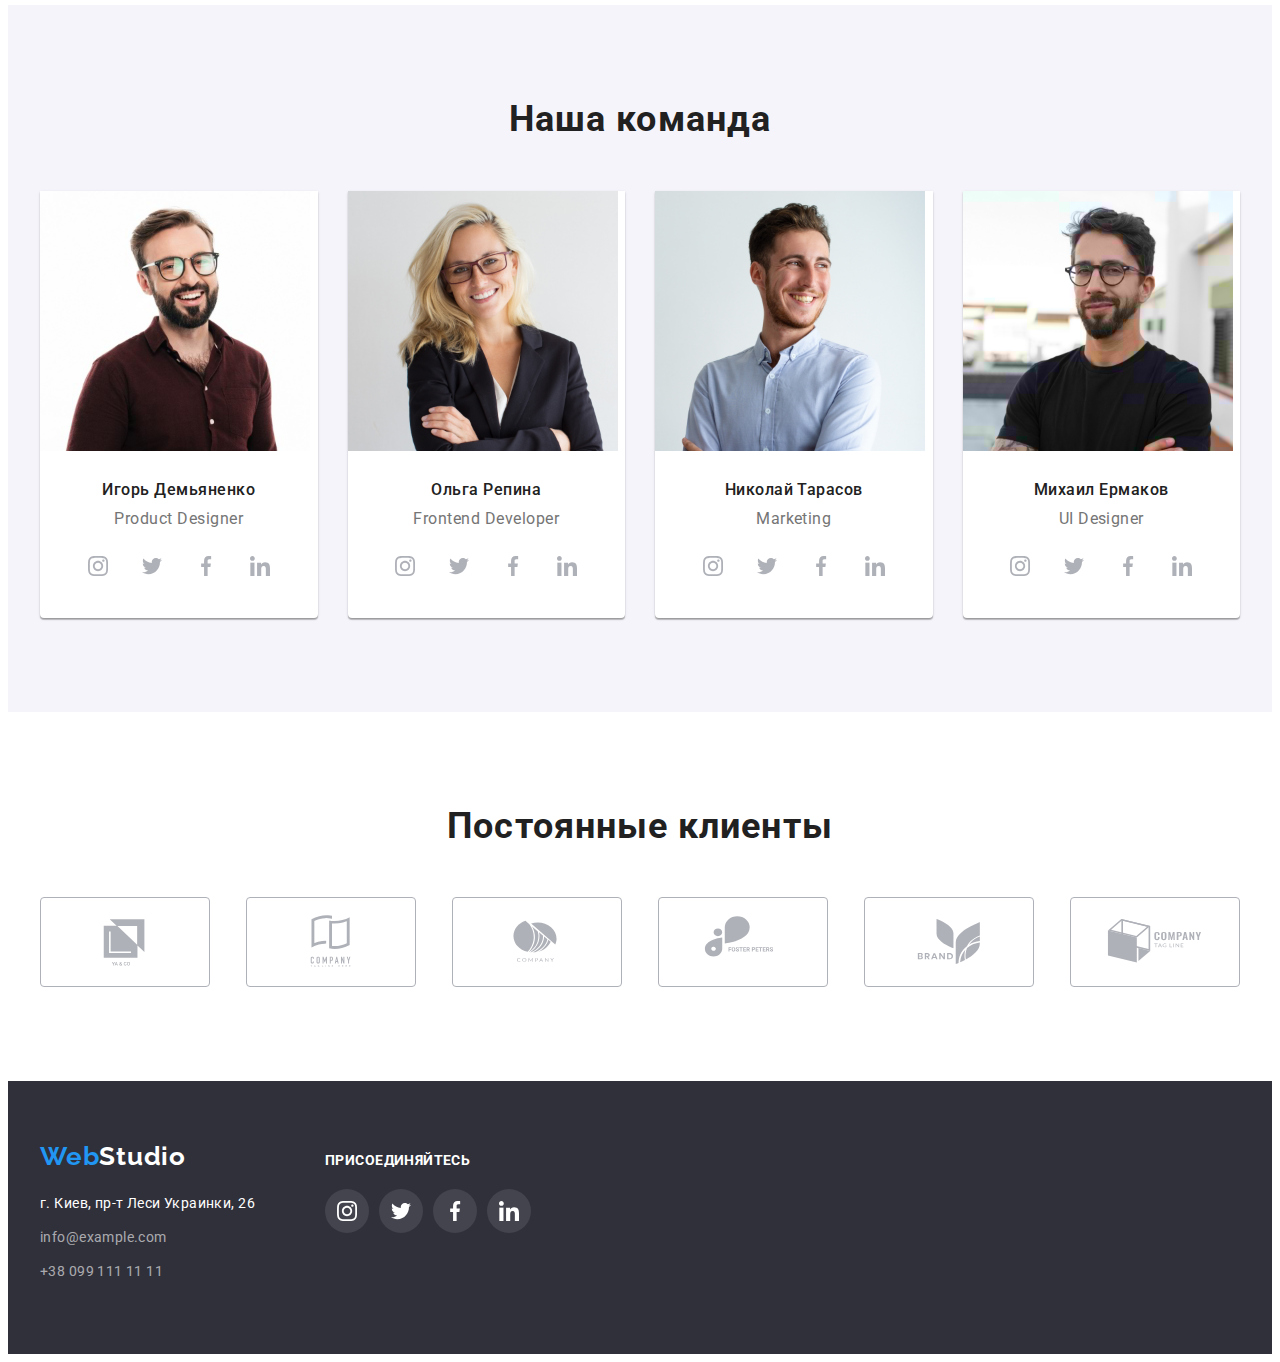
==== commit 63faacac: "Правка" ====
--- a/index.html
+++ b/index.html
@@ -479,17 +479,6 @@
             </label>
           </div>
 
-          <div class="checkbox-container">
-            <svg class="icon-modal-check">
-              <use href="./images/icons.svg#icon-close"></use>
-            </svg>
-            <input type="checkbox" class="modal-checkbox" name="checkbox" id="checkbox" />
-            <label class="checkbox-text" for="checkbox"
-              >Соглашаюсь с рассылкой и принимаю
-              <a href="#" class="link">Условия договора</a></label
-            >
-          </div>
-
           <button type="submit" class="modal-button">Отправить</button>
         </form>
       </div>
--- a/css/style.css
+++ b/css/style.css
@@ -736,33 +736,6 @@
   color: rgba(117, 117, 117, 0.5);
 }
 
-.checkbox-container {
-  display: flex;
-  justify-content: center;
-  align-items: center;
-}
-
-.icon-modal-check {
-  width: 16px;
-  height: 15px;
-  margin-right: 8px;
-}
-
-.modal-checkbox {
-  position: absolute;
-  z-index: -1;
-  opacity: 0;
-}
-
-.checkbox-text {
-  font-weight: normal;
-  font-size: 14px;
-  line-height: 1.71;
-  letter-spacing: 0.03em;
-
-  color: var(--second-text-color);
-}
-
 .modal-button {
   display: block;
   margin: 0 auto;
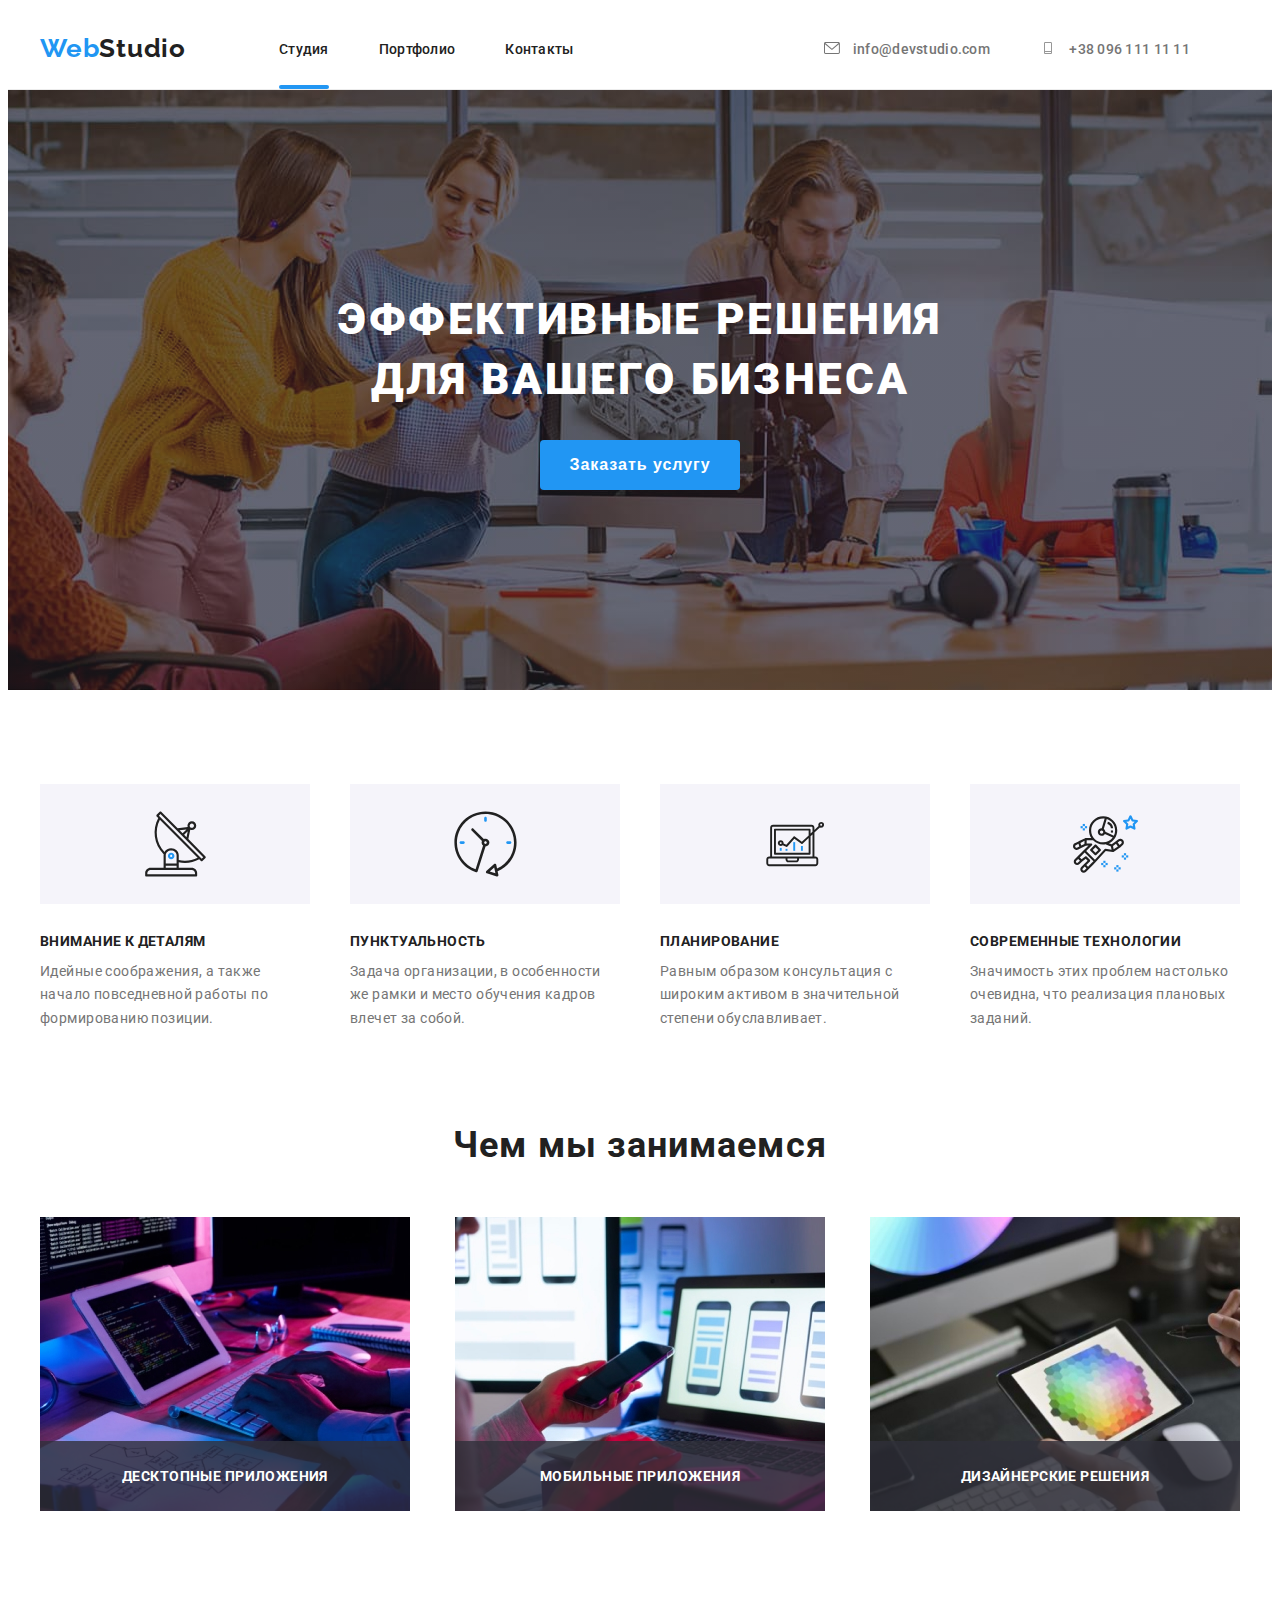
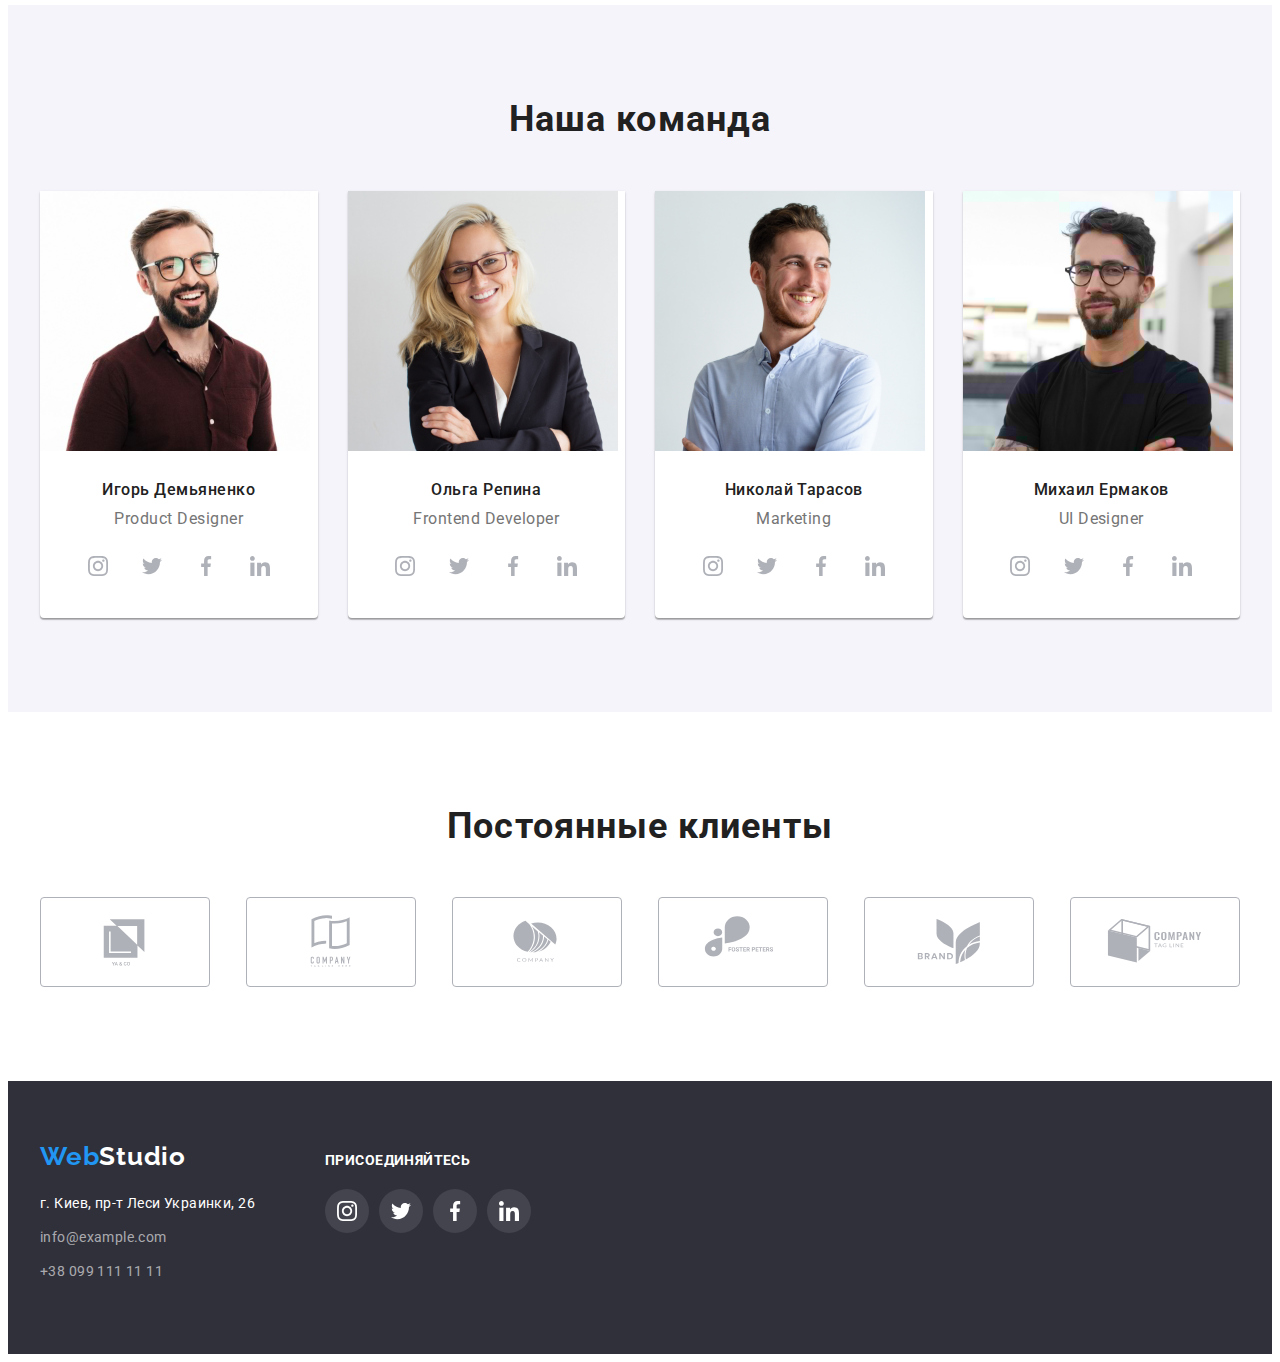
==== commit 9925bbd6: "6-я работа" ====
--- a/index.html
+++ b/index.html
@@ -76,7 +76,7 @@
       <section class="hero">
         <div class="container hero-container">
           <h1 class="hero-title">Эффективные решения для вашего бизнеса</h1>
-          <button class="hero-button" data-modal-open>Заказать услугу</button>
+          <button class="button" data-modal-open>Заказать услугу</button>
         </div>
       </section>
 
@@ -444,7 +444,7 @@
       </div>
     </footer>
 
-    <div class="backdrop" data-modal>
+    <div class="backdrop is-hidden" data-modal>
       <div class="modal">
         <button type="button" class="button-close" data-modal-close>
           <svg class="icon-close">
@@ -454,36 +454,63 @@
         <form action="#" class="modal-form">
           <p class="modal-title">Оставьте свои данные, мы вам перезвоним</p>
           <div class="modal-input-container">
+            <div class="modal-wrap">
+              <label class="modal-text"
+                >Имя
+                <input type="text" name="user-name" required class="modal-input" />
+                <svg class="icon-modal">
+                  <use href="./images/icons.svg#icon-person-black"></use>
+                </svg>
+              </label>
+            </div>
+          </div>
+          <div class="modal-input-container">
             <label class="modal-text"
-              >Имя<input type="text" name="user-name" required class="modal-input focus-input" />
+              >Телефон
+              <input type="tel" name="mobile" required class="modal-input" />
+              <svg class="icon-modal">
+                <use href="./images/icons.svg#icon-phone-black"></use>
+              </svg>
             </label>
           </div>
           <div class="modal-input-container">
             <label class="modal-text"
-              >Телефон<input type="tel" name="mobile" required class="modal-input focus-input"
-            /></label>
+              >Почта
+              <input type="email" name="email" required class="modal-input" />
+              <svg class="icon-modal">
+                <use href="./images/icons.svg#icon-email-black"></use>
+              </svg>
+            </label>
           </div>
-          <div class="modal-input-container">
-            <label class="modal-text"
-              >Почта<input type="email" name="email" required class="modal-input focus-input"
-            /></label>
-          </div>
-          <div class="modal-input-container">
+          <div class="modal-textarea-container">
             <label class="modal-text">
               Комментарий
               <textarea
                 name="user-text"
                 placeholder="Введите текст"
-                class="modal-textarea focus-input"
+                class="modal-textarea"
               ></textarea>
             </label>
           </div>
 
-          <button type="submit" class="modal-button">Отправить</button>
+          <div class="modal-checkbox-container">
+            <input type="checkbox" id="policy" name="policy" class="modal-check-policy" />
+            <label for="policy" class="check-text">
+              <span class="custom-check">
+                <svg class="icon-check" width="12" height="10">
+                  <use href="./images/icons.svg#icon-check"></use>
+                </svg>
+              </span>
+              Соглашаюсь с рассылкой и принимаю
+              <a href="" class="modal-policy-link"> Условия договора </a>
+            </label>
+          </div>
+
+          <button type="submit" class="button">Отправить</button>
         </form>
       </div>
     </div>
 
-    <!-- <script src="./js/modal.js"></script> -->
+    <script src="./js/modal.js"></script>
   </body>
 </html>
--- a/css/style.css
+++ b/css/style.css
@@ -186,7 +186,7 @@
   text-align: center;
 }
 
-.hero-button {
+.button {
   font-weight: 700;
   font-size: 16px;
   line-height: 1.875;
@@ -202,8 +202,8 @@
   margin: 0 auto;
 }
 
-.hero-button:hover,
-.hero-button:focus {
+.button:hover,
+.button:focus {
   box-shadow: 0px 4px 4px rgba(0, 0, 0, 0.15);
 }
 
@@ -690,6 +690,7 @@
 
 .modal-input-container {
   margin-bottom: 10px;
+  position: relative;
 }
 
 .modal-input {
@@ -697,13 +698,27 @@
   height: 40px;
   border: 1px solid rgba(33, 33, 33, 0.2);
   border-radius: 4px;
-  padding: 12px 16px;
+  padding-left: 42px;
   margin-top: 4px;
   outline: none;
-}
-
-.focus-input:focus {
+  transition: border-color 250ms cubic-bezier(0.4, 0, 0.2, 1);
+}
+
+.modal-input:focus {
   border-color: var(--accent-text-color);
+}
+
+.modal-input:focus + .icon-modal {
+  fill: var(--accent-text-color);
+}
+
+.icon-modal {
+  width: 18px;
+  height: 18px;
+  position: absolute;
+  top: 50%;
+  left: 12px;
+  transition: fill 250ms cubic-bezier(0.4, 0, 0.2, 1);
 }
 
 .modal-text {
@@ -714,6 +729,10 @@
   letter-spacing: 0.01em;
 
   color: var(--second-text-color);
+}
+
+.modal-textarea-container {
+  margin-bottom: 20px;
 }
 
 .modal-textarea {
@@ -725,6 +744,11 @@
   margin-top: 4px;
   resize: none;
   outline: none;
+  transition: border-color 250ms cubic-bezier(0.4, 0, 0.2, 1);
+}
+
+.modal-textarea:focus {
+  border-color: var(--accent-text-color);
 }
 
 .modal-textarea::placeholder {
@@ -736,27 +760,50 @@
   color: rgba(117, 117, 117, 0.5);
 }
 
-.modal-button {
-  display: block;
-  margin: 0 auto;
-
-  background: #188ce8;
-
+.modal-wrap {
+  position: relative;
+}
+
+.modal-checkbox-container {
+  margin-bottom: 30px;
+}
+
+.check-text {
+  font-weight: 400;
+  font-size: 14px;
+  line-height: 1.71;
+  letter-spacing: 0.03em;
+  color: var(--second-text-color);
+  display: flex;
+  justify-content: center;
+  align-items: center;
+}
+
+.custom-check {
+  width: 16px;
+  height: 15px;
+  border: 2px solid #000000;
+  border-radius: 2px;
+  display: flex;
+  justify-content: center;
+  align-items: center;
+  margin-right: 7px;
+}
+
+.icon-check {
+  fill: var(--main-title-color);
+}
+
+.modal-check-policy {
+  position: absolute;
+  opacity: 0;
+}
+
+.modal-check-policy:checked + .check-text .custom-check {
   border: 0;
-  border-radius: 4px;
-  width: 200px;
-  height: 50px;
-
-  font-weight: 700;
-  font-size: 16px;
-  line-height: 1.875;
-  letter-spacing: 0.06em;
-  color: var(--main-title-color);
-
-  transition: box-shadow 250ms cubic-bezier(0.4, 0, 0.2, 1);
-}
-
-.modal-button:hover,
-.modal-button:focus {
-  box-shadow: 0px 4px 4px rgba(0, 0, 0, 0.15);
-}
+  background-color: var(--accent-text-color);
+}
+.modal-policy-link {
+  color: var(--accent-text-color);
+  padding-left: 2px;
+}
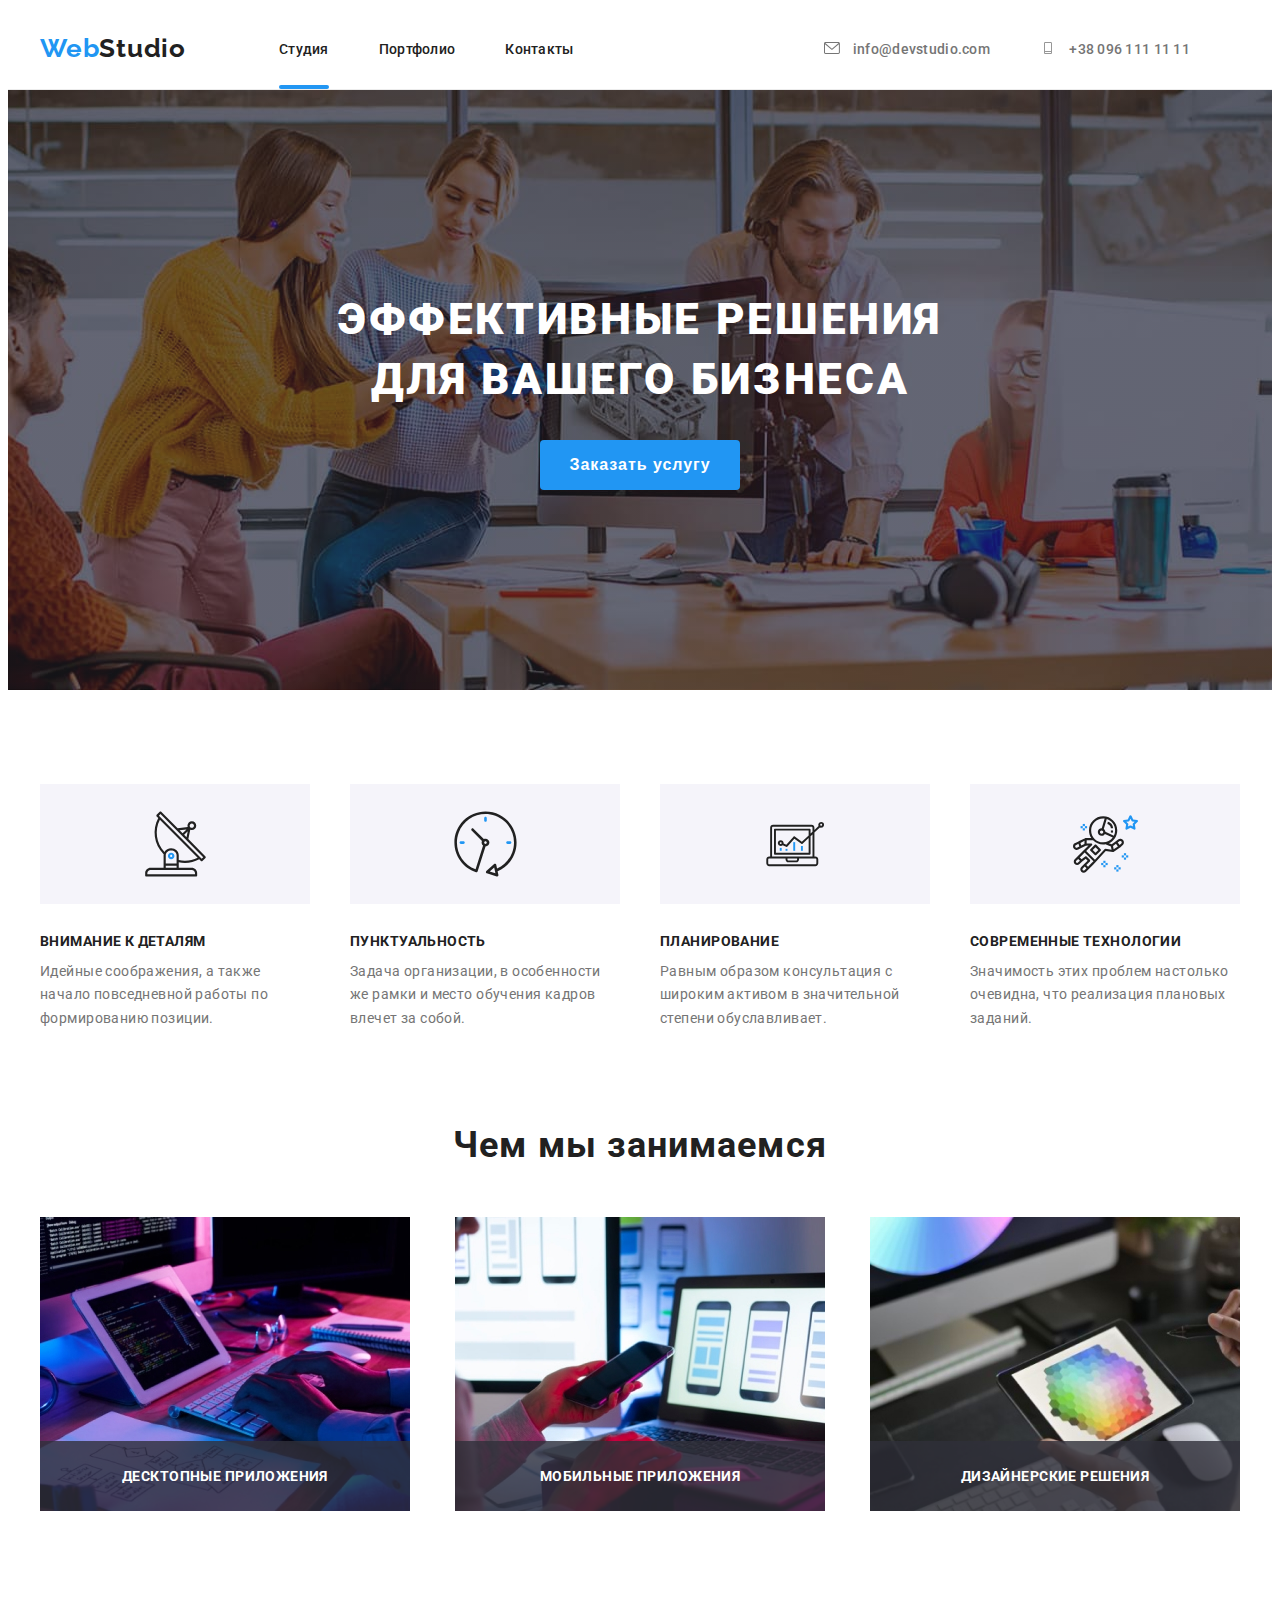
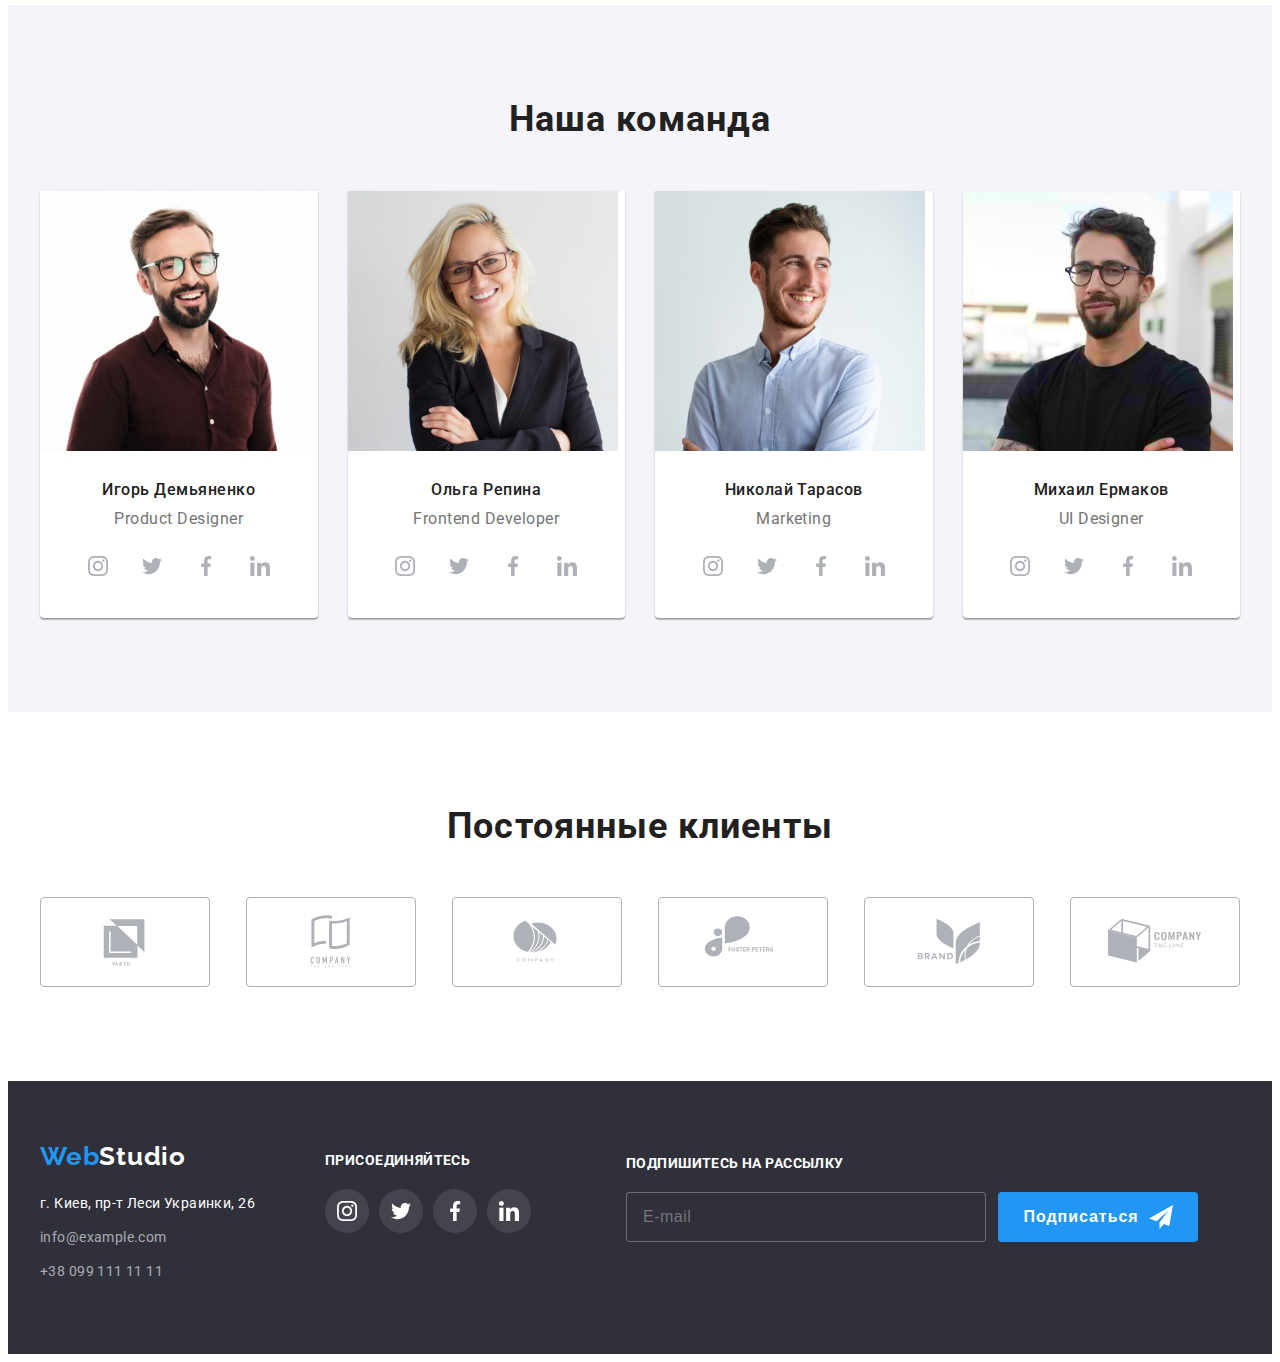
==== commit 9d708ab2: "footer done" ====
--- a/index.html
+++ b/index.html
@@ -440,6 +440,20 @@
               </a>
             </li>
           </ul>
+        </div>
+        <div class="footer-mail-container">
+          <form class="footer-mail">
+            <label for="email" class="footer-mail-title">Подпишитесь на рассылку</label>
+            <div class="mail-container">
+              <input type="text" name="email" id="email" class="mail-text" placeholder="E-mail" />
+              <button type="submit" class="button button-mail">
+                Подписаться
+                <svg class="icon-send" width="24" height="24">
+                  <use href="./images/icons.svg#icon-send"></use>
+                </svg>
+              </button>
+            </div>
+          </form>
         </div>
       </div>
     </footer>
--- a/css/style.css
+++ b/css/style.css
@@ -807,3 +807,56 @@
   color: var(--accent-text-color);
   padding-left: 2px;
 }
+
+.footer-mail-container {
+  margin-left: 95px;
+  padding-top: 12px;
+}
+
+.footer-mail-title {
+  font-weight: 700;
+  font-size: 14px;
+  line-height: 1.14;
+  letter-spacing: 0.03em;
+  text-transform: uppercase;
+  color: var(--main-title-color);
+}
+
+.mail-container {
+  display: flex;
+  margin-top: 20px;
+}
+
+.mail-text {
+  width: 360px;
+  height: 50px;
+  padding-left: 16px;
+  font-weight: 400;
+  font-size: 16px;
+  line-height: 20px;
+  letter-spacing: 0.03em;
+  background-color: var(--background-color);
+
+  color: rgba(255, 255, 255, 0.6);
+
+  border: 1px solid rgba(255, 255, 255, 0.3);
+  box-sizing: border-box;
+  border-radius: 4px;
+  outline: none;
+  transition: filter 250ms cubic-bezier(0.4, 0, 0.2, 1);
+}
+
+.mail-text:focus {
+  filter: drop-shadow(0px 4px 4px rgba(0, 0, 0, 0.15));
+}
+
+.button-mail {
+  display: flex;
+  justify-content: center;
+  align-items: center;
+  margin-left: 12px;
+}
+
+.icon-send {
+  margin-left: 10px;
+}
